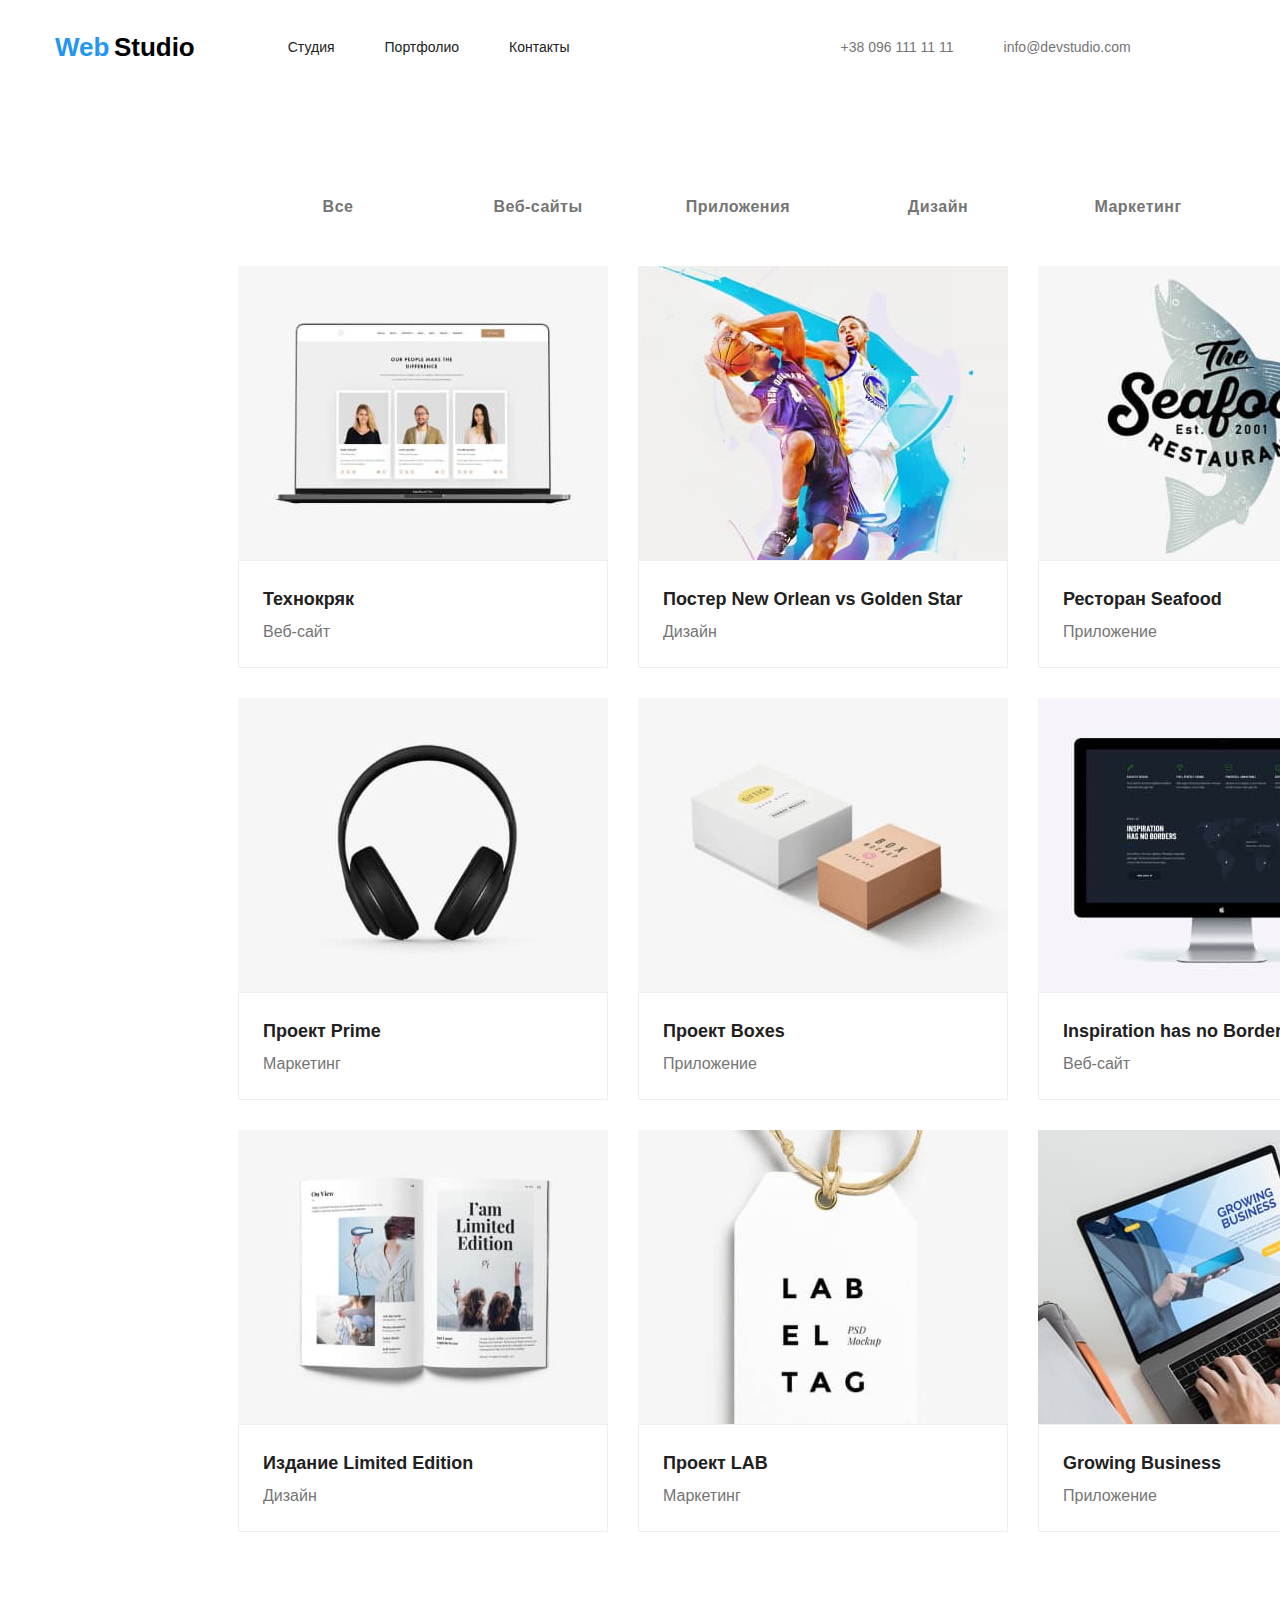
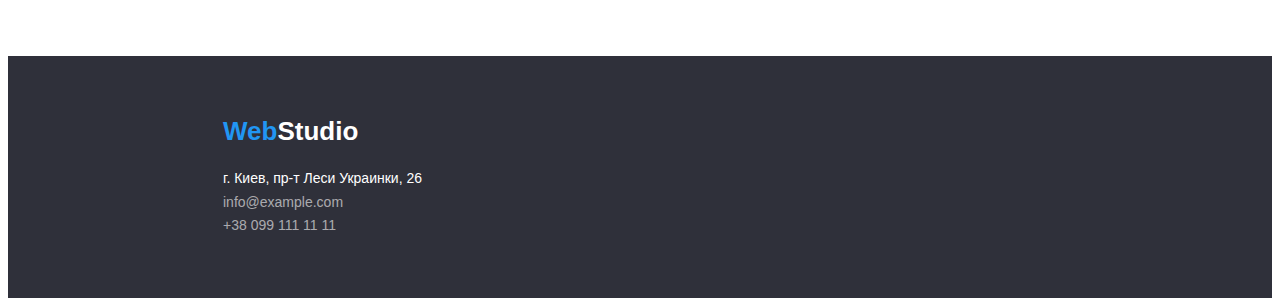
==== portfolio.html @ f1840abb "Create portfolio.html" ====
<!DOCTYPE html>
<html lang="ru">
  <head>
    <meta charset="UTF-8" />
    <meta http-equiv="X-UA-Compatible" content="IE=edge" />
    <meta name="viewport" content="width=device-width, initial-scale=1.0" />
    <title>Document</title>
    <link
      rel="stylesheet"
      href="https://cdnjs.cloudflare.com/ajax/libs/modern-normalize/1.1.0/modern-normalize.min.css"
      integrity="sha512-wpPYUAdjBVSE4KJnH1VR1HeZfpl1ub8YT/NKx4PuQ5NmX2tKuGu6U/JRp5y+Y8XG2tV+wKQpNHVUX03MfMFn9Q=="
      crossorigin="anonymous"
      referrerpolicy="no-referrer"
    />

    <link rel="preconnect" href="https://fonts.googleapis.com" />
    <link rel="preconnect" href="https://fonts.gstatic.com" crossorigin />
    <link
      href="https://fonts.googleapis.com/css2?family=Raleway:wght@700&family=Roboto:wght@400;500;700;900&display=swap"
      rel="stylesheet"
    />
    <link rel="stylesheet" href="./css/styles.css" />
  </head>
  <body>
    <header class="header-nav">
      <div class="container">
        <!-- Верхняя линия -->
        <nav class="logo">
          <a href="" class="nav-logo"
            ><span class="logoweb">Web</span>
            <span class="logostudio"> Studio</span></a
          >
          <ul class="site-nav list">
            <li><a href="" class="text-link">Студия</a></li>
            <li><a href="./portfolio.html" class="text-link">Портфолио</a></li>
            <li><a href="" class="text-link">Контакты</a></li>
          </ul>
        </nav>
        <ul class="auth-nav list">
          <li>
            <a href="tel:+380961111111" class="text-link">
              +38 096 111 11 11
            </a>
          </li>
          <li>
            <a href="mailto:info@devstudio.com" class="text-link"
              >info@devstudio.com</a
            >
          </li>
        </ul>
      </div>
    </header>
    <main>
      <section class="miscellaneous">
        <div class="container">
          <h1 class="text">Быстрый переход на страницу</h1>
          <ul class="button-menu">
            <li><button type="button" class="button">Все</button></li>
            <li><button type="button" class="button">Веб-сайты</button></li>
            <li><button type="button" class="button">Приложения</button></li>
            <li><button type="button" class="button">Дизайн</button></li>
            <li><button type="button" class="button">Маркетинг</button></li>
          </ul>
        </div>
        <div class="container">
          <ul class="table">
            <li class="table-img">
              <img src="./image/img2.1.jpg" alt="Наш сайт" width="370" />
              <div class="cards">
                <h2 class="description">Технокряк</h2>
                <p class="direction">Веб-сайт</p>
              </div>
            </li>
            <li class="table-img">
              <img
                src="./image/img2.2.jpg"
                alt="Динамическая картинка"
                width="370"
              />
              <div class="cards">
                <h2 class="description">Постер New Orlean vs Golden Star</h2>
                <p class="direction">Дизайн</p>
              </div>
            </li>
            <li class="table-img">
              <img
                src="./image/img2.3.jpg"
                alt="Логотип ресторана"
                width="370"
              />
              <div class="cards">
                <h2 class="description">Ресторан Seafood</h2>
                <p class="direction">Приложение</p>
              </div>
            </li>
            <li class="table-img">
              <img src="./image/img2.4.jpg" alt="Наушники" width="370" />
              <div class="cards">
                <h2 class="description">Проект Prime</h2>
                <p class="direction">Маркетинг</p>
              </div>
            </li>
            <li class="table-img">
              <img src="./image/img2.5.jpg" alt="Коробки" width="370" />
              <div class="cards">
                <h2 class="description">Проект Boxes</h2>
                <p class="direction">Приложение</p>
              </div>
            </li>
            <li class="table-img">
              <img src="./image/img2.6.jpg" alt="Монитор" width="370" />
              <div class="cards">
                <h2 class="description">Inspiration has no Borders</h2>
                <p class="direction">Веб-сайт</p>
              </div>
            </li>

            <li class="table-img">
              <img src="./image/img2.7.jpg" alt="Книга" width="370" />
              <div class="cards">
                <h2 class="description">Издание Limited Edition</h2>
                <p class="direction">Дизайн</p>
              </div>
            </li>
            <li class="table-img">
              <img src="./image/img2.8.jpg" alt="Бирка" width="370" />
              <div class="cards">
                <h2 class="description">Проект LAB</h2>
                <p class="direction">Маркетинг</p>
              </div>
            </li>
            <li class="table-img">
              <img
                src="./image/img2.9.jpg"
                alt="Работа за ноутбуком"
                width="370"
              />
              <div class="cards">
                <h3 class="description">Growing Business</h3>
                <p class="direction">Приложение</p>
              </div>
            </li>
          </ul>
        </div>
      </section>
    </main>
    <footer class="heading">
      <a href="" class="logofooter"
        ><span class="logoweb">Web</span
        ><span class="logostudioblack">Studio</span></a
      >
      <address>
        <ul class="address-text">
          <li>
            <a href="" class="text-footer">г. Киев, пр-т Леси Украинки, 26</a>
          </li>
          <li><a href="" class="text-communication">info@example.com</a></li>
          <li><a href="" class="text-communication">+38 099 111 11 11</a></li>
        </ul>
      </address>
    </footer>
  </body>
</html>
---- css/styles.css ----
/* Основной текст #212121 */
/* вторичный текст #757575 */
/* основной фон #FFFFFF */
/* вторичный фон #EEEEEE */
/* текст порфолио #F5F4FA */
/* вставки #2196F3 */
*,
*::before,
*::after {
  box-sizing: border-box;
}
:root {
  --primary-text-color: #212121;
  --title-text-color: #757575;
  --accent-color: #2196f3;
  --main-background: #ffffff;
  --secondary-background: #eeeeee;
}

body {
  font-family: "Roboto", sans-serif;
  color: var(--primary-text-color);
  background-color: #ffffff;
  font-family: sans-serif;
}
p,
h1,
h2,
h3,
h4,
h5,
h6 {
  margin-top: 0;
  margin-bottom: 0;
}
ul {
  margin-top: 0;
  margin-bottom: 0;
  padding-left: 0;
}
img {
  display: block;
}
.container {
  width: 1200px;
  padding-left: 15px;
  padding-right: 15px;
  margin: 0 auto;
}
.header-nav {
  padding-top: 24px;
  padding-bottom: 25px;
}
.header-nav .container {
  display: flex;
  align-items: center;
}
.logo {
  display: flex;
  align-items: center;
}
.nav-logo {
  margin-right: 93px;
}
/* sate nav */
.site-nav {
  display: flex;
}

.text-link {
  margin-right: 50px;
}
.site-nav .text-link {
  font-weight: 500;
  font-size: 14px;
  line-height: 1.07;
  color: #212121;
}
.auth-nav {
  display: flex;
  padding-left: 221px;
}

.auth-nav .text-link {
  color: var(--title-text-color);
  font-weight: 500;
  font-size: 14px;
  line-height: 1.07;
}
/* навигация */
.text-link:hover,
.text-link:focus {
  color: var(--accent-color);
}
li {
  list-style-type: none;
  /* Убираем маркеры */
}
/* logo */
.logoweb {
  font-weight: 700;
  font-size: 26px;
  line-height: 1.19;
  color: var(--accent-color);
}
.logostudio {
  font-weight: 700;
  font-size: 26px;
  line-height: 1.19;
  color: #000;
}
.logostudioblack {
  font-weight: 700;
  font-size: 26px;
  line-height: 1.19;
  color: var(--main-background);
}
.list {
  list-style: none;
}
a {
  text-decoration: none;
}

/* hero */
.hero-container {
  padding: 200px 452px 280px 452px;
}
.heading {
  background-color: #2f303a;
}

.hero-titele {
  color: var(--main-background);
  font-weight: 900;
  font-size: 44px;
  line-height: 1.36;
  width: 696px;
  text-align: center;
}
.button {
  color: var(--title-text-color);
  background-color: #ffffff;
  font-weight: 700;
  font-size: 16px;
  line-height: 2;
  letter-spacing: 0.03em;
  cursor: pointer;
  border: 0;
  position: auto;
  width: 200px;
  height: 50px;
}

.button:hover {
  background: var(--accent-color);
  border-radius: 4px;
  color: var(--main-background);
}
/* section */
.section-title {
  font-weight: 700;
  font-size: 36px;
  line-height: 1.16;
  background-color: #ffffff;
  display: none;
  width: 1170px;
}

/* section commands */
.section-fotowork {
  display: flex;
  flex-wrap: wrap;
  margin-left: -30px;
}
.section-fotowork-box {
  flex-basis: calc((100% - 3 * 30px) / 3);
  margin-left: 30px;
}

.container-commands {
  display: flex;
  height: 648px;
  display: block;
}
.section-foto {
  margin-left: -30px;
}
.section-fotoimg {
  flex-basis: calc((100% - 4 * 30px) / 3);
  margin-left: 30px;
}
.section-text {
  font-weight: normal;
  font-size: 16px;
  line-height: 1.18;
  color: var(--title-text-color);
  padding-top: 10px;
  text-align: center;
}
.hard-workers {
  background-color: #f5f4fa;
  width: 270px;
  height: 108px;
}
.section-commands {
  font-weight: 700;
  font-size: 36px;
  line-height: 1.16;
  text-align: center;
  padding-top: 94px;
}
.section-subject {
  font-weight: 500;
  font-size: 16px;
  line-height: 1.18;
  padding-top: 30px;
  text-align: center;
}

.direction {
  font-weight: normal;
  font-size: 16px;
  line-height: 1.87;
  color: var(--title-text-color);
}
/* features */

.section-foto {
  display: flex;
  padding: 50px 215px 94px 215px;
}
.sectionimg {
  background-color: var(--secondary-background);
}
.section-peopel {
  display: flex;
}
.feature-list {
  display: flex;
  margin-top: 94px;
  margin-bottom: 94px;
  width: 1170px;
}

.feature-list-title {
  font-weight: 700;
  font-size: 14px;
  line-height: 1.14;
  margin: 30px;
}
.feature-list-text {
  font-weight: normal;
  font-size: 14px;
  line-height: 1.71;
  color: var(--title-text-color);
  width: 270px;
  margin: 30px;
}
/* portfolio */
.text {
  display: none;
}
.button-menu {
  display: flex;
  padding-bottom: 34px;
}
.table {
  display: flex;
  flex-wrap: wrap;
}
.miscellaneous {
  padding: 94px 215px 94px 215px;
}
.cards {
  padding: 20px 24px 20px 24px;
  border: 1px solid #eeeeee;
  margin-bottom: 30px;
}
.description {
  font-weight: 700;
  font-size: 18px;
  line-height: 2;
}
.table {
  display: flex;
  flex-wrap: wrap;
  margin-left: -30px;
}
.table-img {
  flex-basis: calc((100% - 9 * 30px) / 3);
  margin-left: 30px;
}
/* Footer */
.heading {
  padding-top: 60px;
  padding-bottom: 60px;
  padding-left: 215px;
}

.text-footer {
  font-style: normal;
  font-size: 14px;
  line-height: 1.71;
  padding-bottom: 9px;
  color: var(--main-background);
}
.address-text {
  padding-top: 20px;
}
.text-communication {
  font-style: normal;
  font-weight: normal;
  font-size: 14px;
  line-height: 1.71;
  padding-top: 9px;
  color: rgba(255, 255, 255, 0.6);
}
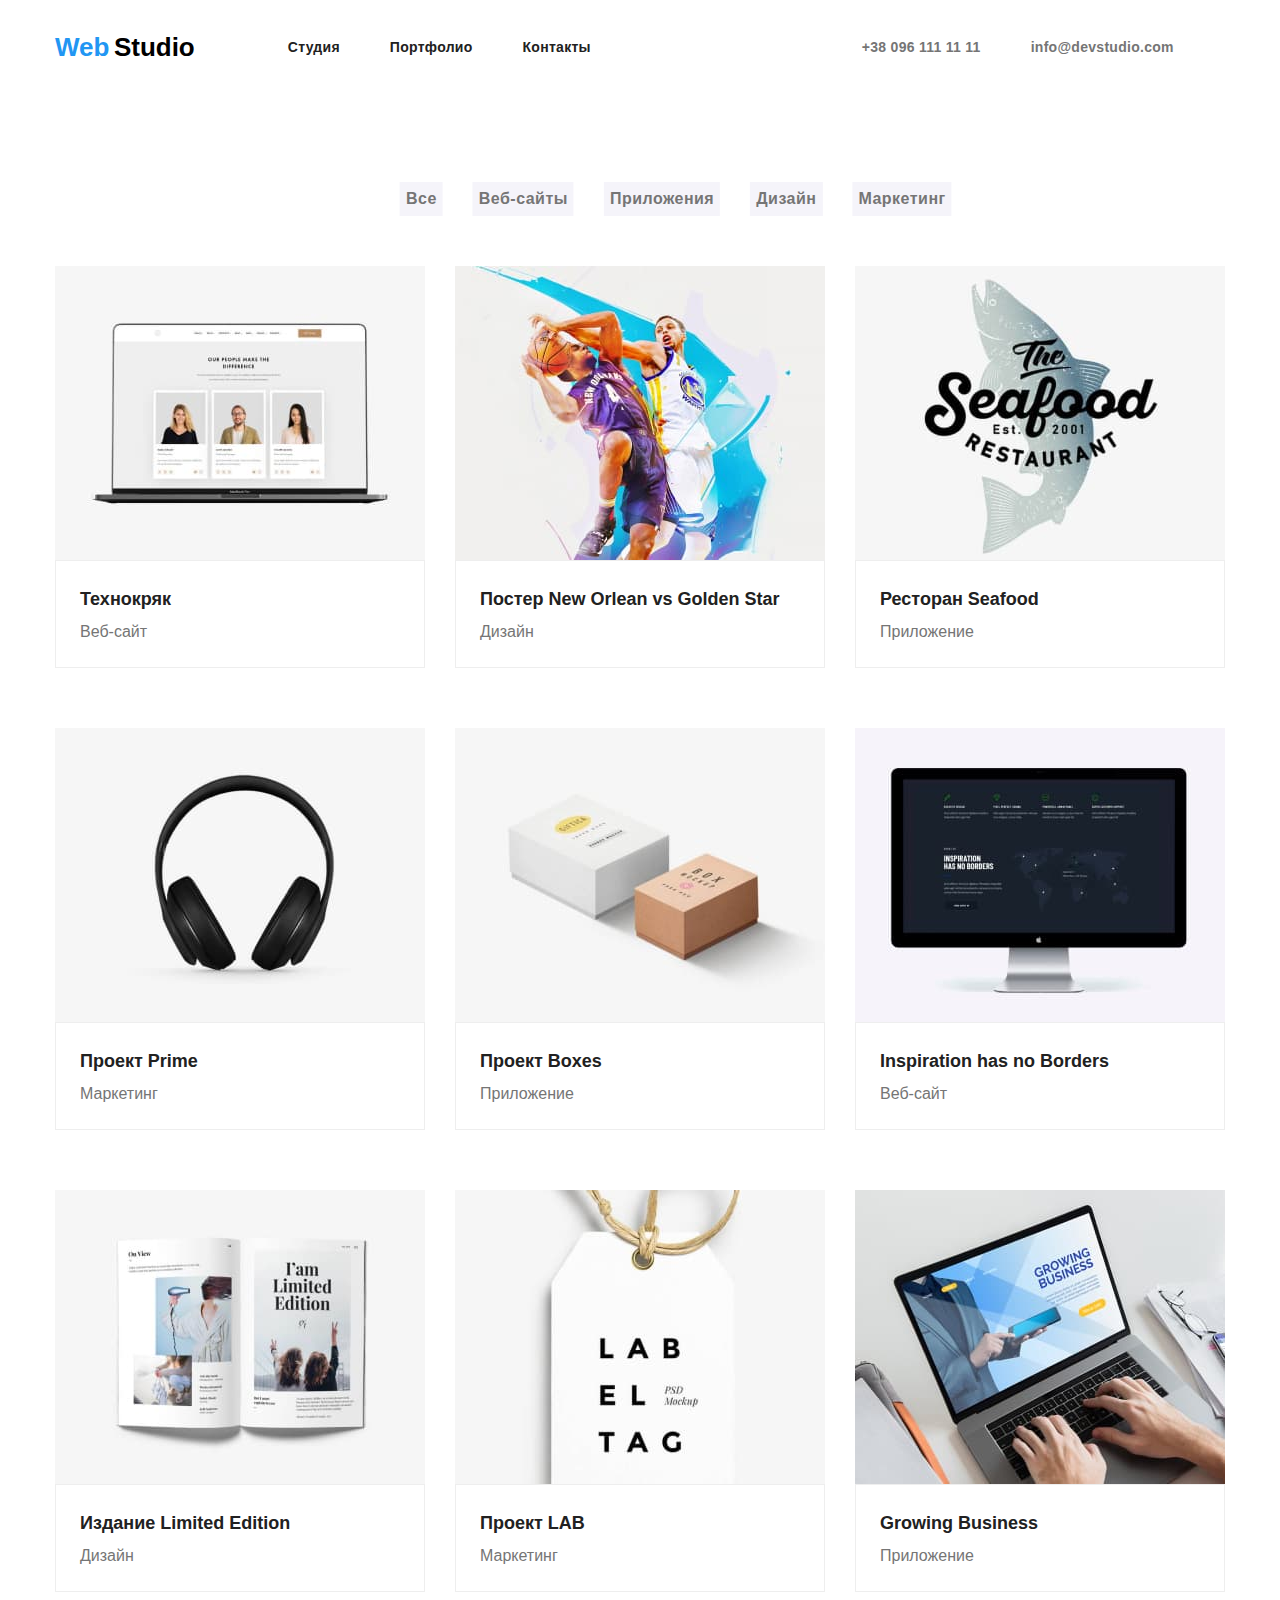
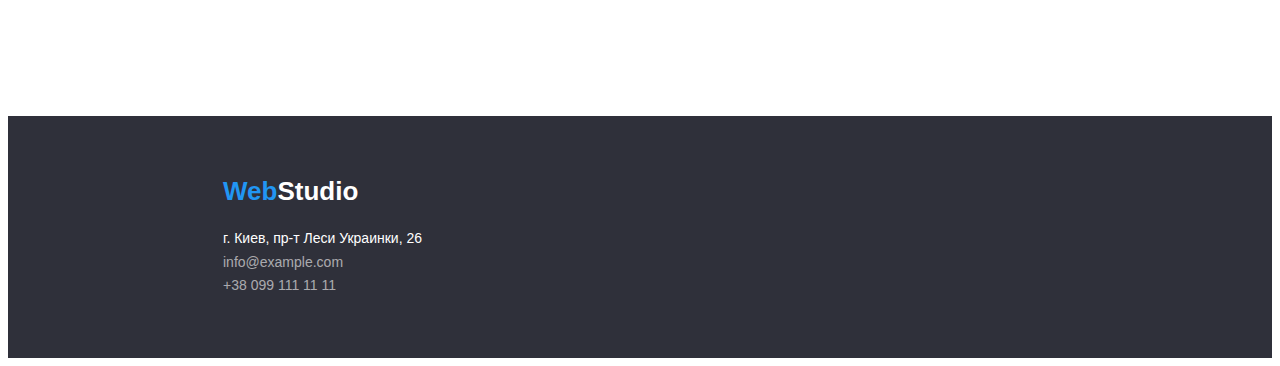
==== commit 5a0da412: "Update portfolio.html" ====
--- a/portfolio.html
+++ b/portfolio.html
@@ -31,7 +31,7 @@
             <span class="logostudio"> Studio</span></a
           >
           <ul class="site-nav list">
-            <li><a href="" class="text-link">Студия</a></li>
+            <li><a href="./index.html" class="text-link">Студия</a></li>
             <li><a href="./portfolio.html" class="text-link">Портфолио</a></li>
             <li><a href="" class="text-link">Контакты</a></li>
           </ul>
@@ -51,19 +51,19 @@
       </div>
     </header>
     <main>
-      <section class="miscellaneous">
+      <section class="section-button">
         <div class="container">
           <h1 class="text">Быстрый переход на страницу</h1>
           <ul class="button-menu">
-            <li><button type="button" class="button">Все</button></li>
-            <li><button type="button" class="button">Веб-сайты</button></li>
-            <li><button type="button" class="button">Приложения</button></li>
-            <li><button type="button" class="button">Дизайн</button></li>
-            <li><button type="button" class="button">Маркетинг</button></li>
+            <li><button type="button" class="button-box">Все</button></li>
+            <li><button type="button" class="button-box">Веб-сайты</button></li>
+            <li>
+              <button type="button" class="button-box">Приложения</button>
+            </li>
+            <li><button type="button" class="button-box">Дизайн</button></li>
+            <li><button type="button" class="button-box">Маркетинг</button></li>
           </ul>
-        </div>
-        <div class="container">
-          <ul class="table">
+          <ul class="section-table">
             <li class="table-img">
               <img src="./image/img2.1.jpg" alt="Наш сайт" width="370" />
               <div class="cards">
--- a/css/styles.css
+++ b/css/styles.css
@@ -69,9 +69,10 @@
 
 .text-link {
   margin-right: 50px;
+  letter-spacing: 0.02em;
 }
 .site-nav .text-link {
-  font-weight: 500;
+  font-weight: 700;
   font-size: 14px;
   line-height: 1.07;
   color: #212121;
@@ -83,7 +84,7 @@
 
 .auth-nav .text-link {
   color: var(--title-text-color);
-  font-weight: 500;
+  font-weight: 700;
   font-size: 14px;
   line-height: 1.07;
 }
@@ -123,22 +124,24 @@
 }
 
 /* hero */
-.hero-container {
+/* .hero-container {
   padding: 200px 452px 280px 452px;
-}
-.heading {
+} */
+.heading-hero {
+  padding-top: 200px;
+  padding-bottom: 200px;
   background-color: #2f303a;
 }
 
 .hero-titele {
   color: var(--main-background);
-  font-weight: 900;
   font-size: 44px;
   line-height: 1.36;
-  width: 696px;
   text-align: center;
+  margin: 0;
 }
 .button {
+  display: inline-block;
   color: var(--title-text-color);
   background-color: #ffffff;
   font-weight: 700;
@@ -146,10 +149,13 @@
   line-height: 2;
   letter-spacing: 0.03em;
   cursor: pointer;
-  border: 0;
-  position: auto;
   width: 200px;
   height: 50px;
+  position: relative;
+  left: 50%;
+  transform: translate(-50%, 0);
+  margin-top: 30px;
+  border: 0;
 }
 
 .button:hover {
@@ -238,8 +244,8 @@
 }
 .feature-list {
   display: flex;
-  margin-top: 94px;
-  margin-bottom: 94px;
+  padding-top: 94px;
+  padding-bottom: 94px;
   width: 1170px;
 }
 
@@ -263,14 +269,33 @@
 }
 .button-menu {
   display: flex;
-  padding-bottom: 34px;
-}
-.table {
-  display: flex;
-  flex-wrap: wrap;
-}
-.miscellaneous {
-  padding: 94px 215px 94px 215px;
+  margin-bottom: 50px;
+  margin-left: 300px;
+}
+
+.section-button {
+  padding: 94px 0;
+}
+.button-box:hover {
+  background: var(--accent-color);
+  border-radius: 4px;
+  color: var(--main-background);
+}
+.button-box {
+  /* display: inline-block; */
+  color: var(--title-text-color);
+  background-color: #f5f4fa;
+  font-weight: 700;
+  font-size: 16px;
+  line-height: 2;
+  letter-spacing: 0.03em;
+
+  position: relative;
+  left: 50%;
+  transform: translate(-50%, 0);
+  margin-left: 30px;
+
+  border: 0;
 }
 .cards {
   padding: 20px 24px 20px 24px;
@@ -282,20 +307,23 @@
   font-size: 18px;
   line-height: 2;
 }
-.table {
+.section-table {
   display: flex;
   flex-wrap: wrap;
   margin-left: -30px;
+  margin-bottom: -30px;
 }
 .table-img {
   flex-basis: calc((100% - 9 * 30px) / 3);
   margin-left: 30px;
+  margin-bottom: 30px;
 }
 /* Footer */
 .heading {
   padding-top: 60px;
   padding-bottom: 60px;
   padding-left: 215px;
+  background-color: #2f303a;
 }
 
 .text-footer {
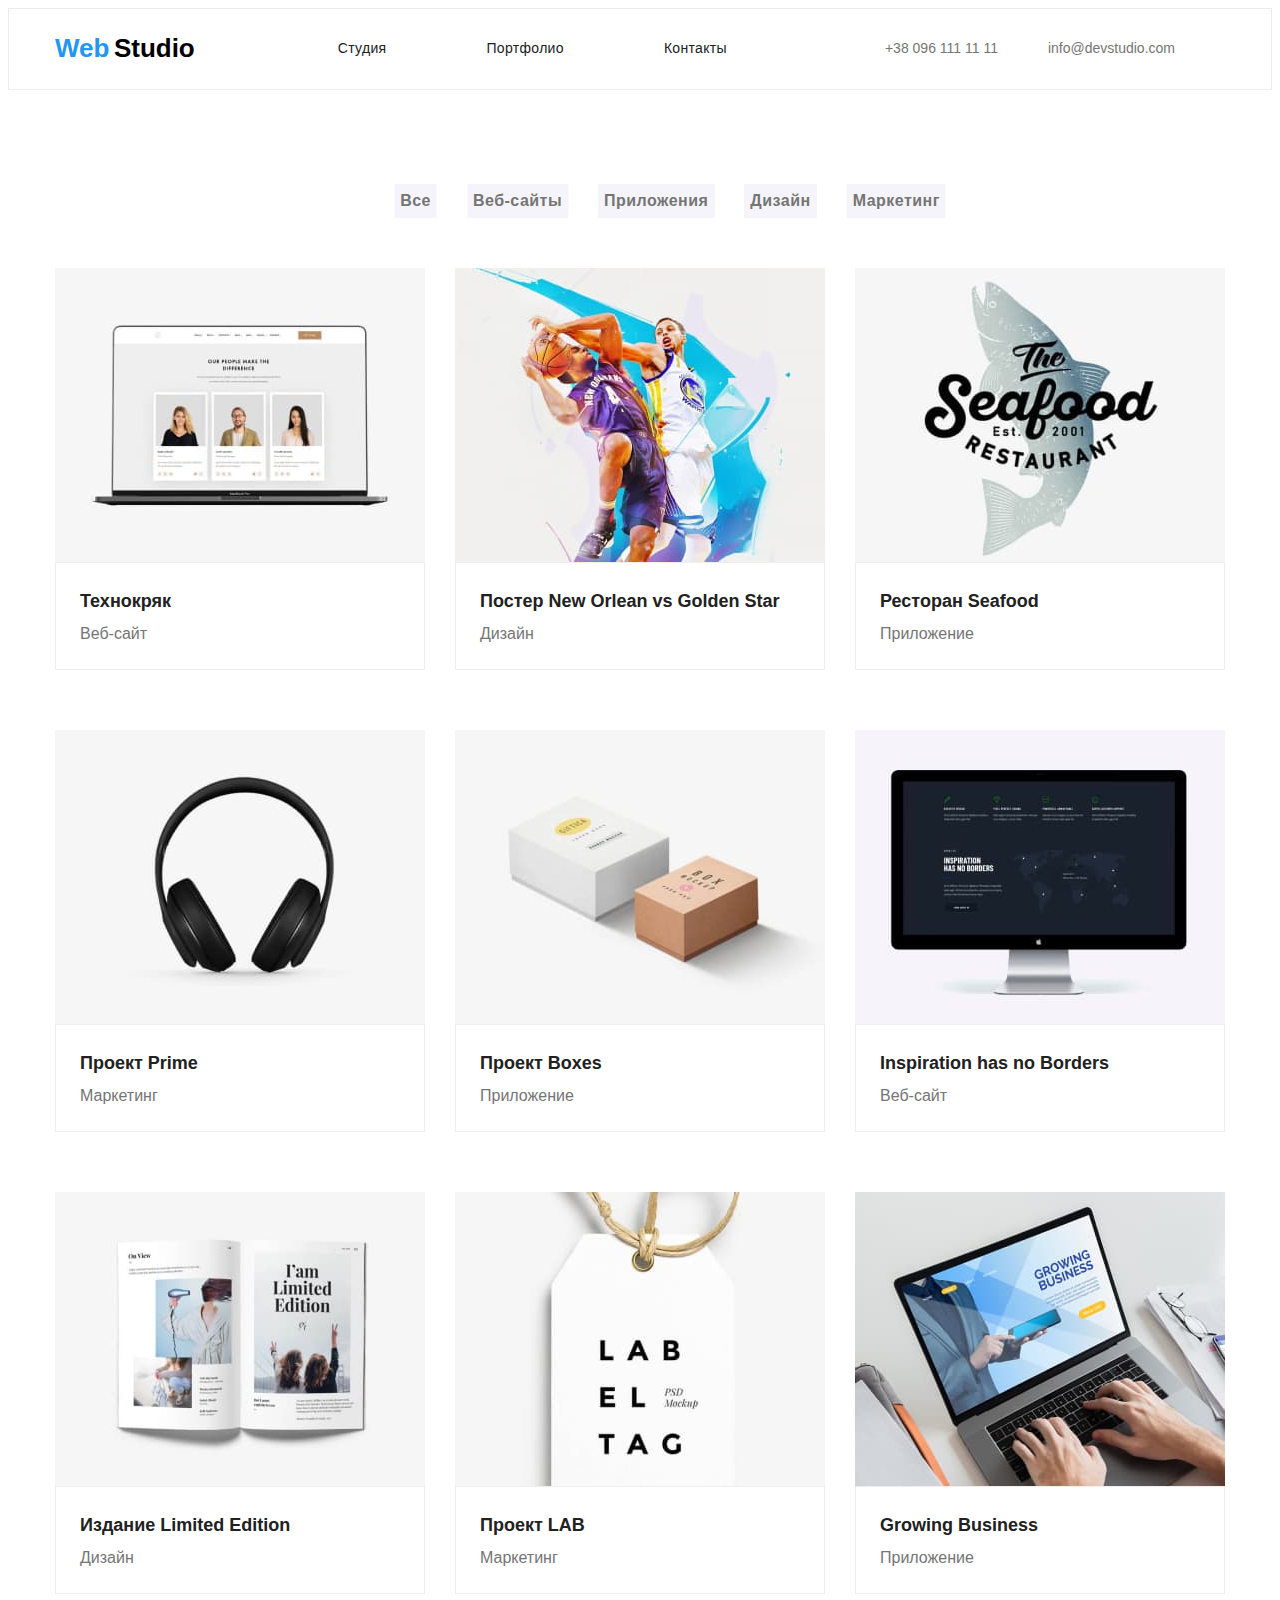
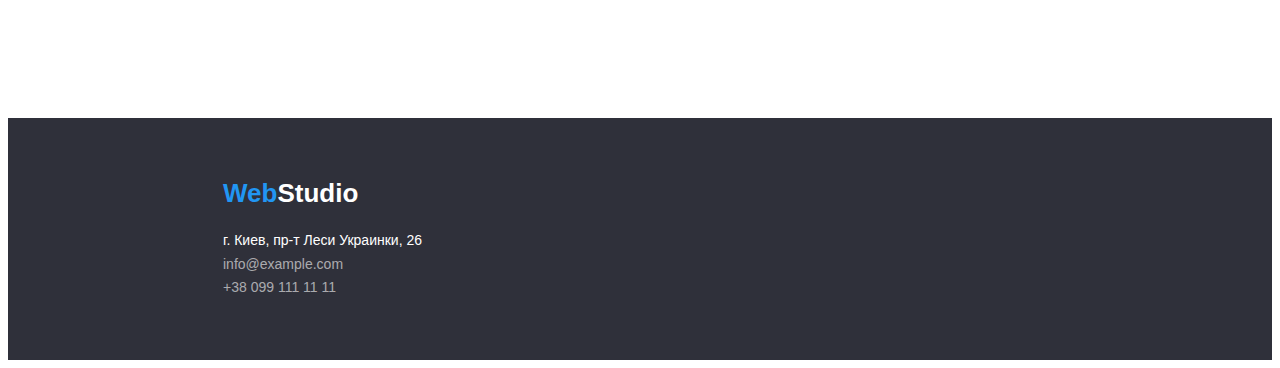
==== commit 8f70d5be: "Update portfolio.html" ====
--- a/portfolio.html
+++ b/portfolio.html
@@ -31,19 +31,21 @@
             <span class="logostudio"> Studio</span></a
           >
           <ul class="site-nav list">
-            <li><a href="./index.html" class="text-link">Студия</a></li>
-            <li><a href="./portfolio.html" class="text-link">Портфолио</a></li>
-            <li><a href="" class="text-link">Контакты</a></li>
+            <li><a href="./index.html" class="site-nav-link">Студия</a></li>
+            <li>
+              <a href="./portfolio.html" class="site-nav-link">Портфолио</a>
+            </li>
+            <li><a href="" class="site-nav-link">Контакты</a></li>
           </ul>
         </nav>
         <ul class="auth-nav list">
           <li>
-            <a href="tel:+380961111111" class="text-link">
+            <a href="tel:+380961111111" class="auth-nav-link">
               +38 096 111 11 11
             </a>
           </li>
           <li>
-            <a href="mailto:info@devstudio.com" class="text-link"
+            <a href="mailto:info@devstudio.com" class="auth-nav-link"
               >info@devstudio.com</a
             >
           </li>
--- a/css/styles.css
+++ b/css/styles.css
@@ -50,6 +50,7 @@
 .header-nav {
   padding-top: 24px;
   padding-bottom: 25px;
+  border: 1px solid #ececec;
 }
 .header-nav .container {
   display: flex;
@@ -65,32 +66,42 @@
 /* sate nav */
 .site-nav {
   display: flex;
-}
-
-.text-link {
   margin-right: 50px;
   letter-spacing: 0.02em;
 }
-.site-nav .text-link {
-  font-weight: 700;
+
+.text-link {
+}
+
+.site-nav-link:last-child {
+  margin: 50px;
+}
+
+.site-nav-link {
+  font-weight: 500;
   font-size: 14px;
   line-height: 1.07;
   color: #212121;
 }
 .auth-nav {
   display: flex;
-  padding-left: 221px;
-}
-
-.auth-nav .text-link {
-  color: var(--title-text-color);
-  font-weight: 700;
+  margin-left: auto;
+}
+
+.auth-nav-link:last-child {
+  color: var(--title-text-color);
+  font-weight: 500;
   font-size: 14px;
   line-height: 1.07;
+  margin-right: 50px;
 }
 /* навигация */
-.text-link:hover,
-.text-link:focus {
+.auth-nav-link:hover,
+.auth-nav-link:focus {
+  color: var(--accent-color);
+}
+.site-nav-link:hover,
+.site-nav-link:focus {
   color: var(--accent-color);
 }
 li {
@@ -125,7 +136,7 @@
 
 /* hero */
 /* .hero-container {
-  padding: 200px 452px 280px 452px;
+
 } */
 .heading-hero {
   padding-top: 200px;
@@ -142,8 +153,8 @@
 }
 .button {
   display: inline-block;
-  color: var(--title-text-color);
-  background-color: #ffffff;
+  background: var(--accent-color);
+  color: var(--main-background);
   font-weight: 700;
   font-size: 16px;
   line-height: 2;
@@ -164,7 +175,15 @@
   color: var(--main-background);
 }
 /* section */
-.section-title {
+.section {
+  padding-top: 94px;
+  padding-bottom: 94px;
+}
+.section-desc {
+  padding-top: 0px;
+  padding-bottom: 94px;
+}
+.section-title-text {
   font-weight: 700;
   font-size: 36px;
   line-height: 1.16;
@@ -172,8 +191,19 @@
   display: none;
   width: 1170px;
 }
-
-/* section commands */
+.section-title {
+  font-weight: 700;
+  font-size: 36px;
+  line-height: 1.16;
+  background-color: #ffffff;
+  width: 1170px;
+  text-align: center;
+  margin-bottom: 50px;
+}
+.section-list:nth-child(-n + 3) {
+  margin-left: 30px;
+}
+
 .section-fotowork {
   display: flex;
   flex-wrap: wrap;
@@ -182,45 +212,48 @@
 .section-fotowork-box {
   flex-basis: calc((100% - 3 * 30px) / 3);
   margin-left: 30px;
-}
-
-.container-commands {
-  display: flex;
-  height: 648px;
+  max-width: 100%;
+  height: auto;
+}
+
+/* .container-commands {
+  display: flex;
   display: block;
-}
+} */
 .section-foto {
   margin-left: -30px;
 }
 .section-fotoimg {
-  flex-basis: calc((100% - 4 * 30px) / 3);
-  margin-left: 30px;
+  flex-basis: calс (100% / 4 - 30px);
+  box-shadow: 0px 1px 3px rgba(0, 0, 0, 0.12), 0px 1px 1px rgba(0, 0, 0, 0.14),
+    0px 2px 1px rgba(0, 0, 0, 0.2);
+  border-radius: 0px 0px 4px 4px;
+  margin-left: 30px;
+  margin-right: 215px;
 }
 .section-text {
   font-weight: normal;
   font-size: 16px;
   line-height: 1.18;
   color: var(--title-text-color);
-  padding-top: 10px;
+  margin-top: 10px;
   text-align: center;
 }
 .hard-workers {
-  background-color: #f5f4fa;
-  width: 270px;
-  height: 108px;
+  background-color: #ffffff;
+  padding: 30px 0;
 }
 .section-commands {
   font-weight: 700;
   font-size: 36px;
   line-height: 1.16;
   text-align: center;
-  padding-top: 94px;
+  margin-bottom: 50px;
 }
 .section-subject {
   font-weight: 500;
   font-size: 16px;
   line-height: 1.18;
-  padding-top: 30px;
   text-align: center;
 }
 
@@ -234,26 +267,25 @@
 
 .section-foto {
   display: flex;
-  padding: 50px 215px 94px 215px;
-}
-.sectionimg {
-  background-color: var(--secondary-background);
-}
-.section-peopel {
-  display: flex;
-}
-.feature-list {
-  display: flex;
+}
+
+.section-sectionimg {
+  background-color: #f5f4fa;
   padding-top: 94px;
   padding-bottom: 94px;
-  width: 1170px;
+}
+.section-peopel {
+  display: flex;
+}
+.feature-list {
+  display: flex;
 }
 
 .feature-list-title {
   font-weight: 700;
   font-size: 14px;
   line-height: 1.14;
-  margin: 30px;
+  margin-bottom: 10px;
 }
 .feature-list-text {
   font-weight: normal;
@@ -261,7 +293,6 @@
   line-height: 1.71;
   color: var(--title-text-color);
   width: 270px;
-  margin: 30px;
 }
 /* portfolio */
 .text {
@@ -270,7 +301,7 @@
 .button-menu {
   display: flex;
   margin-bottom: 50px;
-  margin-left: 300px;
+  justify-content: center;
 }
 
 .section-button {
@@ -289,12 +320,10 @@
   font-size: 16px;
   line-height: 2;
   letter-spacing: 0.03em;
-
   position: relative;
   left: 50%;
   transform: translate(-50%, 0);
   margin-left: 30px;
-
   border: 0;
 }
 .cards {
@@ -330,17 +359,18 @@
   font-style: normal;
   font-size: 14px;
   line-height: 1.71;
-  padding-bottom: 9px;
   color: var(--main-background);
 }
 .address-text {
-  padding-top: 20px;
+  margin-top: 20px;
+}
+.address-text-link {
+  margin-bottom: 9px;
 }
 .text-communication {
   font-style: normal;
   font-weight: normal;
   font-size: 14px;
   line-height: 1.71;
-  padding-top: 9px;
   color: rgba(255, 255, 255, 0.6);
 }
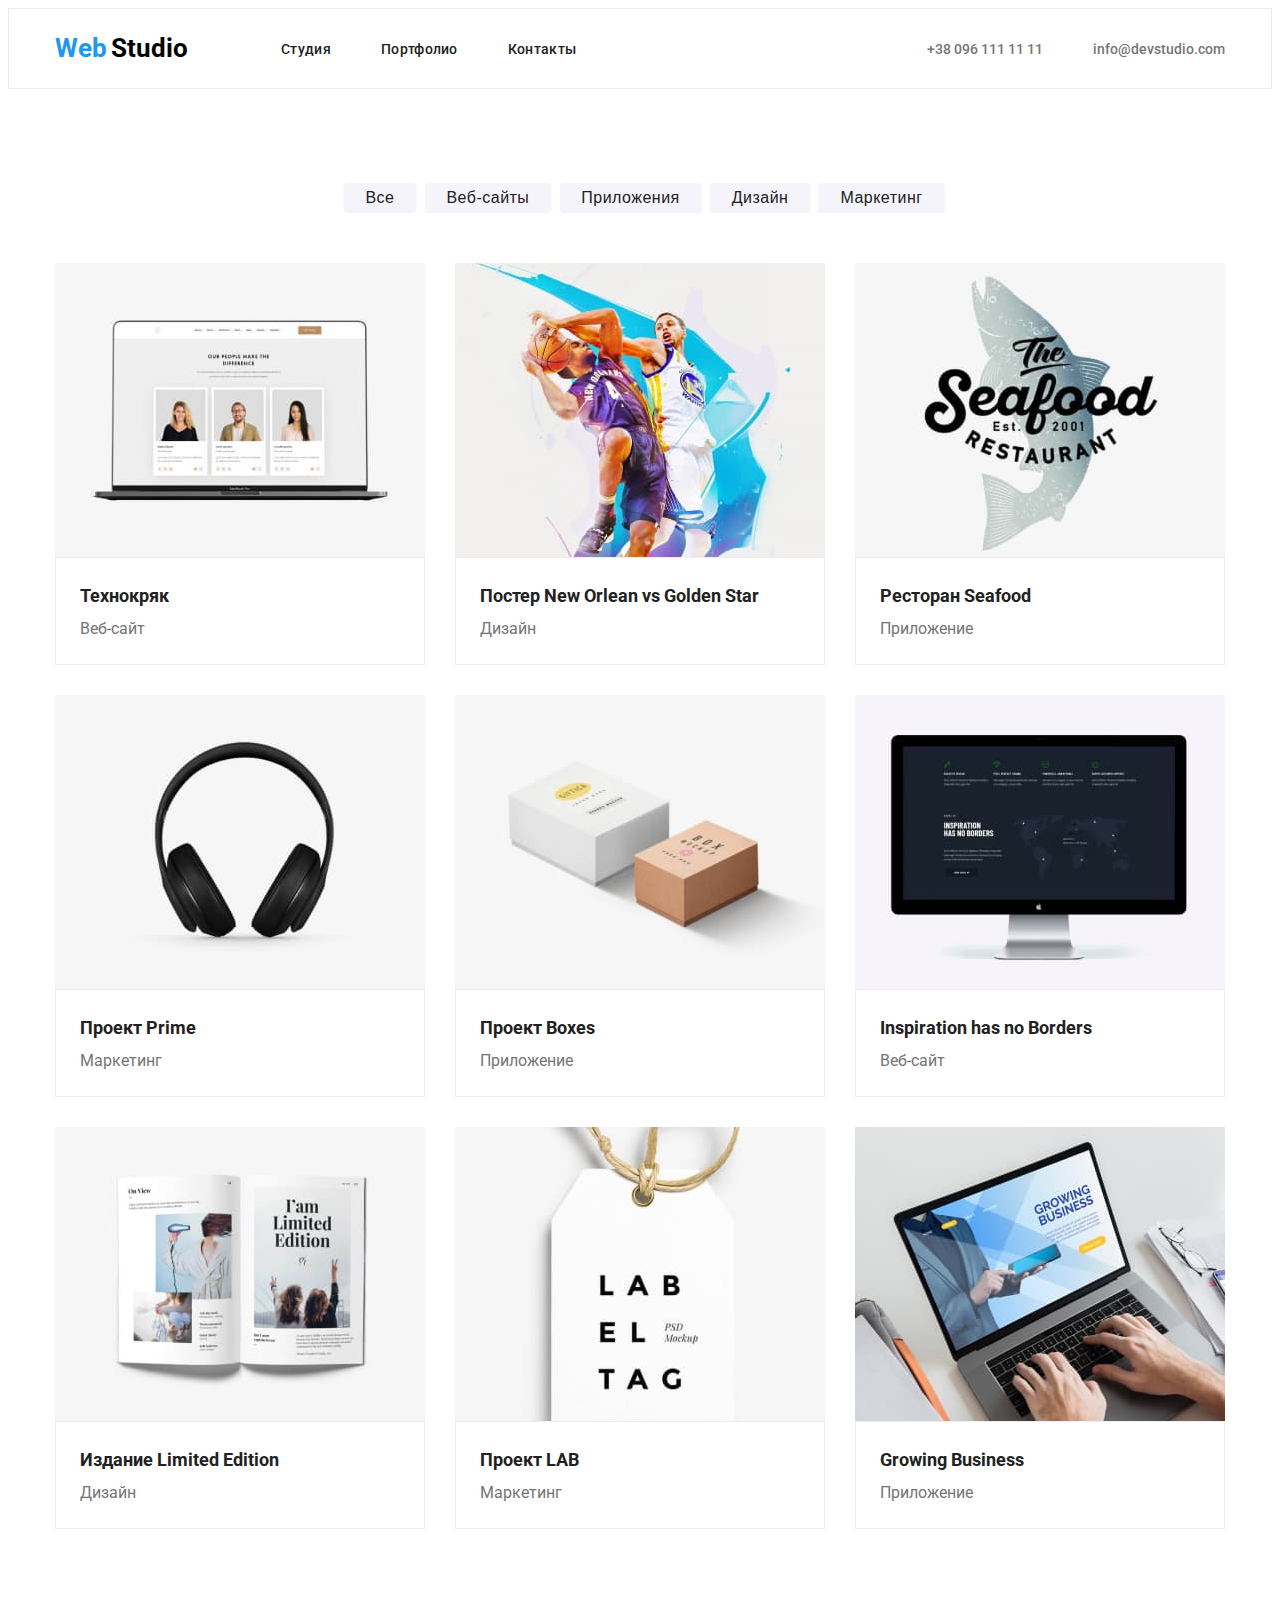
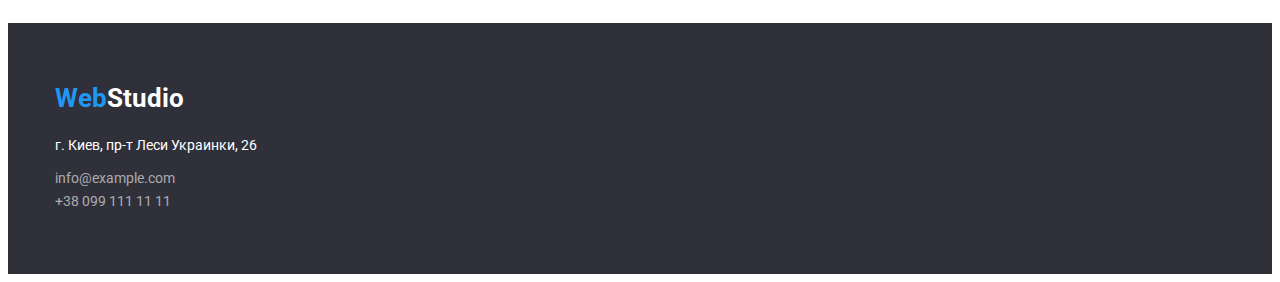
==== commit 13fe0457: "Update portfolio.html" ====
--- a/portfolio.html
+++ b/portfolio.html
@@ -31,15 +31,19 @@
             <span class="logostudio"> Studio</span></a
           >
           <ul class="site-nav list">
-            <li><a href="./index.html" class="site-nav-link">Студия</a></li>
-            <li>
+            <li class="list-item">
+              <a href="./index.html" class="site-nav-link">Студия</a>
+            </li>
+            <li class="list-item">
               <a href="./portfolio.html" class="site-nav-link">Портфолио</a>
             </li>
-            <li><a href="" class="site-nav-link">Контакты</a></li>
+            <li class="list-item">
+              <a href="" class="site-nav-link">Контакты</a>
+            </li>
           </ul>
         </nav>
         <ul class="auth-nav list">
-          <li>
+          <li class="list-item">
             <a href="tel:+380961111111" class="auth-nav-link">
               +38 096 111 11 11
             </a>
@@ -53,17 +57,17 @@
       </div>
     </header>
     <main>
-      <section class="section-button">
+      <section class="section">
         <div class="container">
-          <h1 class="text">Быстрый переход на страницу</h1>
+          <h1 class="visually-hidden">Быстрый переход на страницу</h1>
           <ul class="button-menu">
-            <li><button type="button" class="button-box">Все</button></li>
-            <li><button type="button" class="button-box">Веб-сайты</button></li>
-            <li>
+            <li class="button-item"><button type="button" class="button-box">Все</button></li>
+            <li class="button-item"><button type="button" class="button-box">Веб-сайты</button></li>
+            <li class="button-item">
               <button type="button" class="button-box">Приложения</button>
             </li>
-            <li><button type="button" class="button-box">Дизайн</button></li>
-            <li><button type="button" class="button-box">Маркетинг</button></li>
+            <li class="button-item"><button type="button" class="button-box">Дизайн</button></li>
+            <li class="button-item"><button type="button" class="button-box">Маркетинг</button></li>
           </ul>
           <ul class="section-table">
             <li class="table-img">
@@ -146,19 +150,22 @@
         </div>
       </section>
     </main>
-    <footer class="heading">
+    <footer class="footer">
+      <div class="container">
       <a href="" class="logofooter"
         ><span class="logoweb">Web</span
         ><span class="logostudioblack">Studio</span></a
       >
-      <address>
-        <ul class="address-text">
-          <li>
-            <a href="" class="text-footer">г. Киев, пр-т Леси Украинки, 26</a>
+      <address class="address-text">
+        
+        <ul class="address-items">
+          <li class="address-items-text">
+            <a href="" class="address-items-link">г. Киев, пр-т Леси Украинки, 26</a>
           </li>
-          <li><a href="" class="text-communication">info@example.com</a></li>
-          <li><a href="" class="text-communication">+38 099 111 11 11</a></li>
+          <li><a href="" class="address-link">info@example.com</a></li>
+          <li><a href="" class="address-link">+38 099 111 11 11</a></li>
         </ul>
+        </div>
       </address>
     </footer>
   </body>
--- a/css/styles.css
+++ b/css/styles.css
@@ -21,7 +21,6 @@
   font-family: "Roboto", sans-serif;
   color: var(--primary-text-color);
   background-color: #ffffff;
-  font-family: sans-serif;
 }
 p,
 h1,
@@ -40,6 +39,7 @@
 }
 img {
   display: block;
+  /* width: auto; */
 }
 .container {
   width: 1200px;
@@ -49,7 +49,7 @@
 }
 .header-nav {
   padding-top: 24px;
-  padding-bottom: 25px;
+  padding-bottom: 24px;
   border: 1px solid #ececec;
 }
 .header-nav .container {
@@ -72,15 +72,16 @@
 
 .text-link {
 }
-
-.site-nav-link:last-child {
-  margin: 50px;
-}
+.list-item:not(:last-child) {
+  margin-right: 50px;
+}
+/* .site-nav-link:last-child {
+} */
 
 .site-nav-link {
   font-weight: 500;
   font-size: 14px;
-  line-height: 1.07;
+  line-height: 1.14;
   color: #212121;
 }
 .auth-nav {
@@ -93,7 +94,6 @@
   font-weight: 500;
   font-size: 14px;
   line-height: 1.07;
-  margin-right: 50px;
 }
 /* навигация */
 .auth-nav-link:hover,
@@ -179,11 +179,20 @@
   padding-top: 94px;
   padding-bottom: 94px;
 }
+.section-sectionimg {
+  background-color: #f5f4fa;
+  /* padding-top: 94px;
+  padding-bottom: 94px; */
+}
 .section-desc {
   padding-top: 0px;
-  padding-bottom: 94px;
-}
-.section-title-text {
+}
+.visually-hidden {
+  position: absolute;
+  clip: rect(0 0 0 0);
+  width: 1px;
+  height: 1px;
+  margin: -1px;
   font-weight: 700;
   font-size: 36px;
   line-height: 1.16;
@@ -200,9 +209,6 @@
   text-align: center;
   margin-bottom: 50px;
 }
-.section-list:nth-child(-n + 3) {
-  margin-left: 30px;
-}
 
 .section-fotowork {
   display: flex;
@@ -215,23 +221,20 @@
   max-width: 100%;
   height: auto;
 }
-
-/* .container-commands {
-  display: flex;
-  display: block;
-} */
-.section-foto {
+.team {
+  display: flex;
   margin-left: -30px;
-}
-.section-fotoimg {
-  flex-basis: calс (100% / 4 - 30px);
+  justify-content: center;
+}
+
+.team-item {
+  flex-basis: calс(100% / 4 - 30px);
+  margin-left: 30px;
   box-shadow: 0px 1px 3px rgba(0, 0, 0, 0.12), 0px 1px 1px rgba(0, 0, 0, 0.14),
     0px 2px 1px rgba(0, 0, 0, 0.2);
   border-radius: 0px 0px 4px 4px;
-  margin-left: 30px;
-  margin-right: 215px;
-}
-.section-text {
+}
+.team-text {
   font-weight: normal;
   font-size: 16px;
   line-height: 1.18;
@@ -239,7 +242,7 @@
   margin-top: 10px;
   text-align: center;
 }
-.hard-workers {
+.team-box {
   background-color: #ffffff;
   padding: 30px 0;
 }
@@ -250,7 +253,7 @@
   text-align: center;
   margin-bottom: 50px;
 }
-.section-subject {
+.team-title {
   font-weight: 500;
   font-size: 16px;
   line-height: 1.18;
@@ -263,22 +266,17 @@
   line-height: 1.87;
   color: var(--title-text-color);
 }
+
 /* features */
 
-.section-foto {
-  display: flex;
-}
-
-.section-sectionimg {
-  background-color: #f5f4fa;
-  padding-top: 94px;
-  padding-bottom: 94px;
-}
 .section-peopel {
   display: flex;
 }
 .feature-list {
   display: flex;
+}
+.feature-item:not(:first-child) {
+  margin-left: 30px;
 }
 
 .feature-list-title {
@@ -295,36 +293,39 @@
   width: 270px;
 }
 /* portfolio */
-.text {
-  display: none;
-}
+
 .button-menu {
   display: flex;
   margin-bottom: 50px;
   justify-content: center;
 }
 
-.section-button {
+.section {
   padding: 94px 0;
+}
+.button-item {
+  margin-left: 8px;
 }
 .button-box:hover {
   background: var(--accent-color);
   border-radius: 4px;
-  color: var(--main-background);
+  color: var(--primary-text-color);
 }
 .button-box {
   /* display: inline-block; */
-  color: var(--title-text-color);
+  color: var(--primary-text-color);
   background-color: #f5f4fa;
-  font-weight: 700;
-  font-size: 16px;
-  line-height: 2;
+  font-weight: 500;
+  font-size: 16px;
+  line-height: 1, 62;
   letter-spacing: 0.03em;
   position: relative;
   left: 50%;
   transform: translate(-50%, 0);
-  margin-left: 30px;
+  text-align: center;
+  border-radius: 4px;
   border: 0;
+  padding: 6px 22px 6px 22px;
 }
 .cards {
   padding: 20px 24px 20px 24px;
@@ -345,17 +346,17 @@
 .table-img {
   flex-basis: calc((100% - 9 * 30px) / 3);
   margin-left: 30px;
-  margin-bottom: 30px;
+  /* margin-bottom: 30px; */
 }
 /* Footer */
-.heading {
+.footer {
   padding-top: 60px;
   padding-bottom: 60px;
-  padding-left: 215px;
+
   background-color: #2f303a;
 }
 
-.text-footer {
+.address-items-link {
   font-style: normal;
   font-size: 14px;
   line-height: 1.71;
@@ -364,10 +365,10 @@
 .address-text {
   margin-top: 20px;
 }
-.address-text-link {
+.address-items-text {
   margin-bottom: 9px;
 }
-.text-communication {
+.address-link {
   font-style: normal;
   font-weight: normal;
   font-size: 14px;
